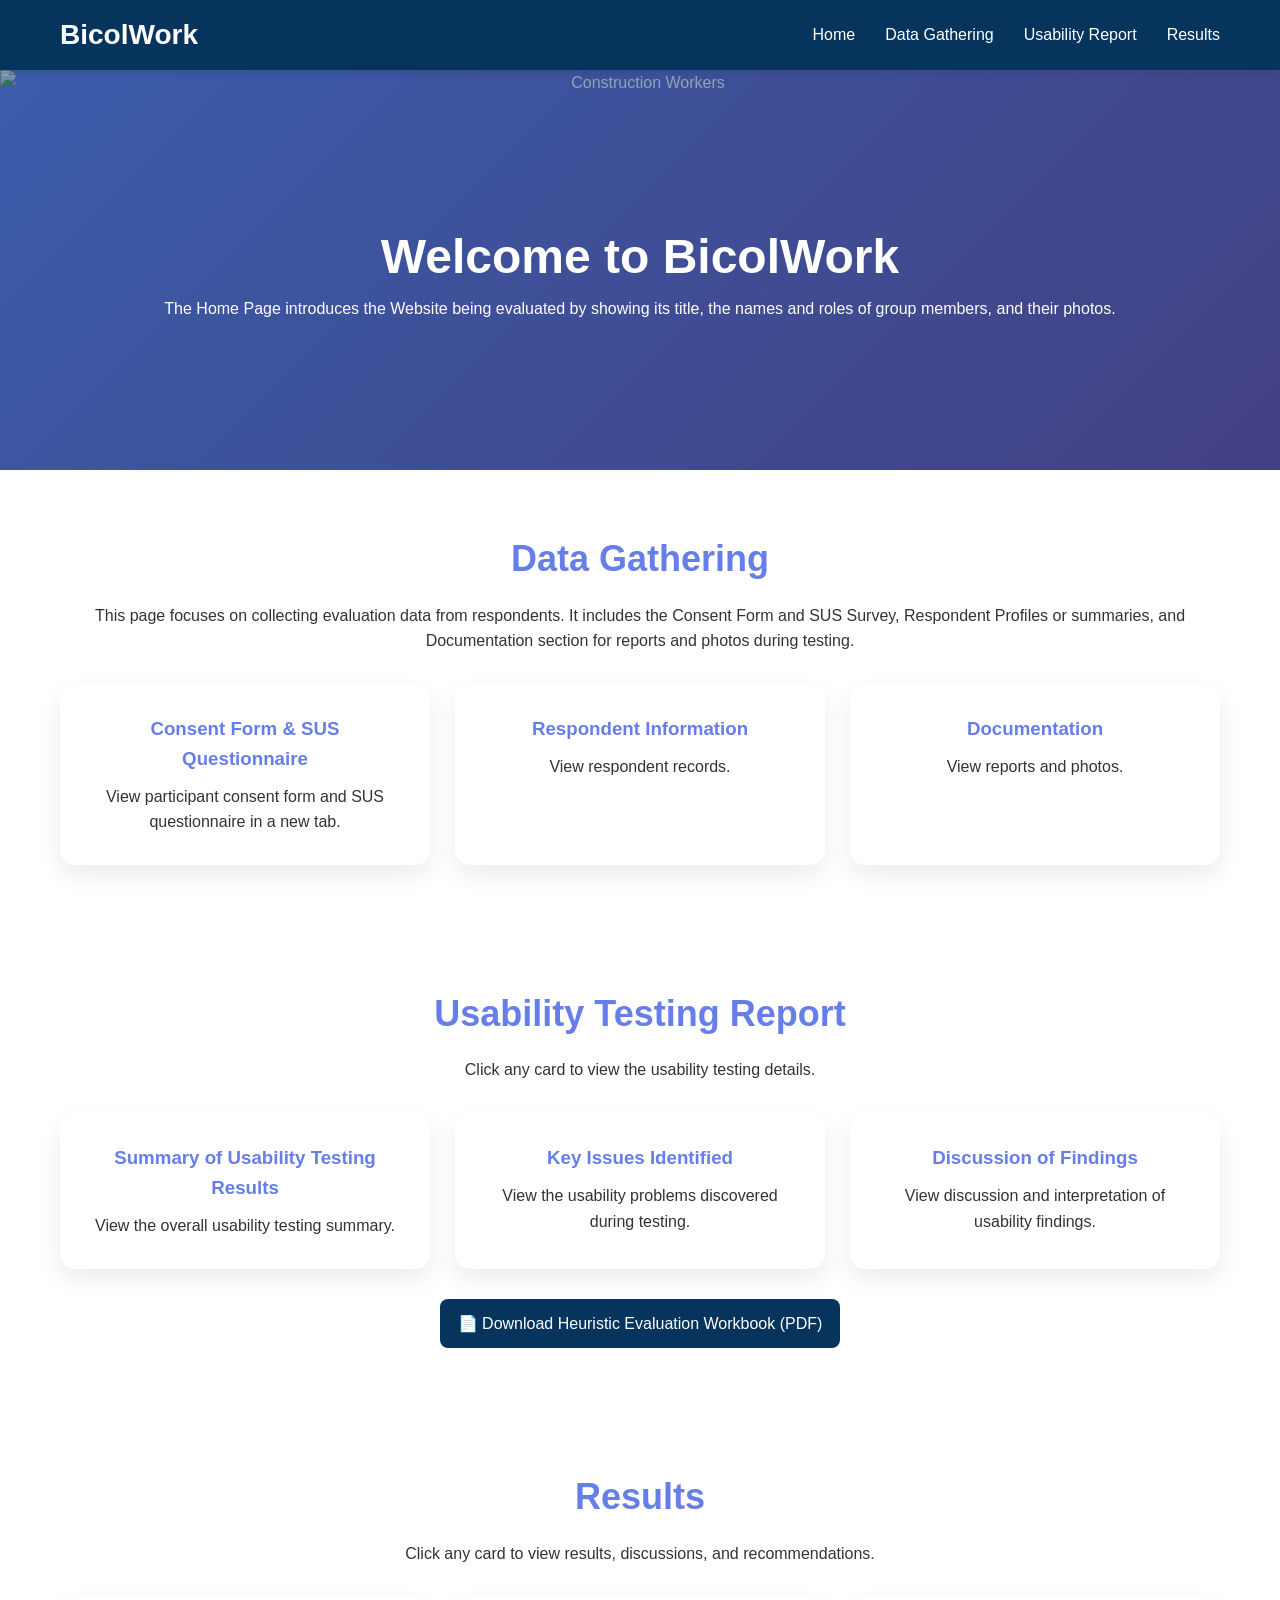
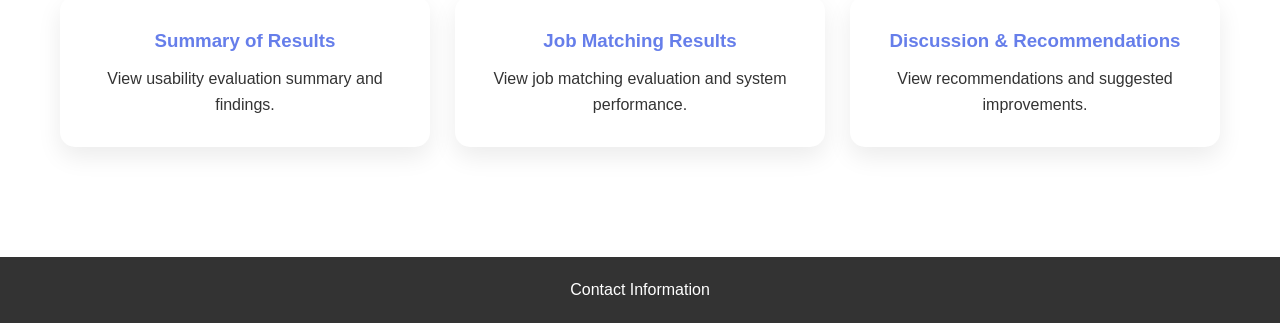
==== index.html @ c77a0119 "changed picture" ====
<!DOCTYPE html>
<html lang="en">
<head>
    <meta charset="UTF-8">
    <meta name="viewport" content="width=device-width, initial-scale=1.0">
    <title>BicolWork</title>

    <link rel="stylesheet" href="styles.css">

    <style>

        *{
            margin:0;
            padding:0;
            box-sizing:border-box;
        }

        body{
            font-family:'Segoe UI', Tahoma, Geneva, Verdana, sans-serif;
            line-height:1.6;
            color:#333;
        }

        .navbar{
            background:#06345C;
            position:sticky;
            top:0;
            z-index:999;
            box-shadow:0 2px 10px rgba(0,0,0,0.1);
        }

        .navbar-container{
            max-width:1200px;
            margin:auto;
            padding:0 20px;
            display:flex;
            justify-content:space-between;
            align-items:center;
            height:70px;
        }

        .navbar-logo a{
            color:white;
            font-size:28px;
            font-weight:bold;
            text-decoration:none;
        }

        .nav-menu{
            display:flex;
            list-style:none;
            gap:30px;
        }

        .nav-link{
            color:white;
            text-decoration:none;
            font-size:16px;
            font-weight:500;
            transition:.3s;
        }

        .nav-link:hover{
            color:#ffd700;
        }

        .hero{
            background-color:#667eea;
            color:white;
            text-align:center;
            padding:100px 20px;
            min-height:400px;
            display:flex;
            flex-direction:column;
            justify-content:center;
            align-items:center;
            position:relative;
            overflow:hidden;
        }

        .hero img{
            position:absolute;
            inset:0;
            width:100%;
            height:100%;
            object-fit:cover;
            z-index:0;
        }

        .hero::before{
            content:"";
            position:absolute;
            inset:0;
            background:rgba(6,52,92,0.45);
            z-index:1;
        }

        .hero h1,
        .hero p{
            position:relative;
            z-index:2;
        }

        .section{
            max-width:1200px;
            margin:auto;
            padding:60px 20px;
            text-align:center;
        }

        .section h2{
            color:#667eea;
            font-size:36px;
            margin-bottom:15px;
        }

        .section-subtitle{
            margin-bottom:40px;
            color:#777;
        }

        .data-container{
            display:grid;
            grid-template-columns:repeat(auto-fit,minmax(250px,1fr));
            gap:25px;
            margin-top:30px;
        }

        .data-card{
            background:white;
            padding:30px;
            border-radius:15px;
            box-shadow:0 10px 25px rgba(0,0,0,.08);
            cursor:pointer;
            transition:.3s;
        }

        .data-card:hover{
            transform:translateY(-10px);
            box-shadow:0 15px 30px rgba(102,126,234,.25);
        }

        .data-card h3{
            color:#667eea;
            margin-bottom:10px;
        }

        .modal{
            display:none;
            position:fixed;
            left:0;
            top:0;
            width:100%;
            height:100%;
            background:rgba(0,0,0,.6);
            z-index:9999;
        }

        .modal-content{
            background:white;
            width:80%;
            max-width:700px;
            margin:7% auto;
            padding:30px;
            border-radius:15px;
            position:relative;
        }

        .large-modal{
            max-width:900px;
        }

        .close{
            position:absolute;
            top:10px;
            right:20px;
            font-size:30px;
            cursor:pointer;
        }

        .box{
            background:white;
            padding:25px;
            margin-top:25px;
            border-radius:12px;
            box-shadow:0 5px 15px rgba(0,0,0,.08);
        }

        .box h3{
            color:#667eea;
            margin-bottom:15px;
        }

        .box p{
            margin-bottom:15px;
            line-height:1.7;
            color:#555;
        }

        .box ul{
            padding-left:20px;
            line-height:1.8;
            color:#444;
            text-align:left;
        }

        .box li{
            margin-bottom:10px;
        }

        .pdf-link{
            display:inline-block;
            margin-top:30px;
            padding:12px 18px;
            background:#06345C;
            color:white;
            text-decoration:none;
            border-radius:8px;
            transition:.3s;
        }

        .pdf-link:hover{
            background:#ffd700;
            color:#06345C;
        }

        footer{
            background:#333;
            color:white;
            text-align:center;
            padding:20px;
            margin-top:50px;
        }

    </style>

</head>

<body>

    <!-- NAVBAR -->
    <nav class="navbar">

        <div class="navbar-container">

            <div class="navbar-logo">
                <a href="#home">BicolWork</a>
            </div>

            <ul class="nav-menu">

                <li class="nav-item">
                    <a href="#home" class="nav-link">Home</a>
                </li>

                <li class="nav-item">
                    <a href="#about" class="nav-link">Data Gathering</a>
                </li>

                <li class="nav-item">
                    <a href="#usability" class="nav-link">Usability Report</a>
                </li>

                <li class="nav-item">
                    <a href="#results" class="nav-link">Results</a>
                </li>

            </ul>

        </div>

    </nav>

    <!-- HERO -->
    <section id="home" class="hero">

        <h1>Welcome to BicolWork</h1>

        <p>
            The Home Page introduces the Website being evaluated by showing its title,
            the names and roles of group members, and their photos.
        </p>

        <img src="https://macatirecruitment.com/wp-content/uploads/2024/01/The-Benefits-of-Hiring-Philippine-Staff-for-Local-Projects-in-Australia-and-New-Zealand-Macati-Recruitment-1500x1000.jpg"
             alt="Construction Workers">

    </section>

    <!-- DATA GATHERING -->
    <section id="about" class="section">

        <h2>Data Gathering</h2>

        <p>
            This page focuses on collecting evaluation data from respondents.
            It includes the Consent Form and SUS Survey, Respondent Profiles or summaries, and Documentation section for reports and photos during testing.
        </p>

        <div class="data-container">

            <div class="data-card"
                 onclick="window.open('https://forms.gle/TBNwzZsZMgM1XcAn9','_blank')">

                <h3>Consent Form & SUS Questionnaire</h3>

                <p>
                    View participant consent form and SUS questionnaire in a new tab.
                </p>

            </div>

            <div class="data-card" onclick="openModal('respondentModal')">

                <h3>Respondent Information</h3>

                <p>
                    View respondent records.
                </p>

            </div>

            <div class="data-card" onclick="openModal('docModal')">

                <h3>Documentation</h3>

                <p>
                    View reports and photos.
                </p>

            </div>

        </div>

    </section>

    <!-- USABILITY TESTING REPORT -->
    <section id="usability" class="section">

        <h2>Usability Testing Report</h2>

        <p>
            Click any card to view the usability testing details.
        </p>

        <div class="data-container">

            <div class="data-card" onclick="openModal('summaryUsabilityModal')">

                <h3>Summary of Usability Testing Results</h3>

                <p>
                    View the overall usability testing summary.
                </p>

            </div>

            <div class="data-card" onclick="openModal('issuesModal')">

                <h3>Key Issues Identified</h3>

                <p>
                    View the usability problems discovered during testing.
                </p>

            </div>

            <div class="data-card" onclick="openModal('discussionModal')">

                <h3>Discussion of Findings</h3>

                <p>
                    View discussion and interpretation of usability findings.
                </p>

            </div>

        </div>

        <a href="https://media.nngroup.com/media/articles/attachments/Heuristic_Evaluation_Workbook_-_Nielsen_Norman_Group.pdf"
           target="_blank"
           class="pdf-link">

            📄 Download Heuristic Evaluation Workbook (PDF)

        </a>

    </section>

    <!-- RESULTS -->
    <section id="results" class="section">

        <h2>Results</h2>

        <p>
            Click any card to view results, discussions, and recommendations.
        </p>

        <div class="data-container">

            <div class="data-card" onclick="openModal('summaryModal')">

                <h3>Summary of Results</h3>

                <p>
                    View usability evaluation summary and findings.
                </p>

            </div>

            <div class="data-card" onclick="openModal('jobModal')">

                <h3>Job Matching Results</h3>

                <p>
                    View job matching evaluation and system performance.
                </p>

            </div>

            <div class="data-card" onclick="openModal('recommendationModal')">

                <h3>Discussion & Recommendations</h3>

                <p>
                    View recommendations and suggested improvements.
                </p>

            </div>

        </div>

    </section>

    <!-- USABILITY SUMMARY MODAL -->
    <div class="modal" id="summaryUsabilityModal">

        <div class="modal-content large-modal">

            <span class="close"
                  onclick="closeModal('summaryUsabilityModal')">
                  &times;
            </span>

            <h2>Summary of Usability Testing Results</h2>

            <div class="box">

                <p>
                    Overall, participants were able to complete the core tasks,
                    but several usability issues were observed during navigation
                    and task execution.
                </p>

            </div>

        </div>

    </div>

    <!-- ISSUES MODAL -->
    <div class="modal" id="issuesModal">

        <div class="modal-content large-modal">

            <span class="close"
                  onclick="closeModal('issuesModal')">
                  &times;
            </span>

            <h2>Key Issues Identified</h2>

            <div class="box">

                <ul>
                    <li>Navigation menus were confusing and inconsistent.</li>
                    <li>Some buttons lacked clear labels.</li>
                    <li>Loading times were longer than expected.</li>
                </ul>

            </div>

        </div>

    </div>

    <!-- DISCUSSION MODAL -->
    <div class="modal" id="discussionModal">

        <div class="modal-content large-modal">

            <span class="close"
                  onclick="closeModal('discussionModal')">
                  &times;
            </span>

            <h2>Discussion of Findings</h2>

            <div class="box">

                <p>
                    The issues identified suggest that while the prototype is functional,
                    improvements are needed in clarity, speed, and consistency
                    to enhance user satisfaction.
                </p>

            </div>

        </div>

    </div>

    <!-- SUMMARY MODAL -->
    <div class="modal" id="summaryModal">

        <div class="modal-content large-modal">

            <span class="close"
                  onclick="closeModal('summaryModal')">
                  &times;
            </span>

            <h2>Summary of Results</h2>

            <div class="box">

                <p>
                    The usability evaluation of the Bicol Job Working System shows that users were able
                    to understand basic system functions, but experienced difficulties in navigation,
                    clarity of job information, and system responsiveness.
                </p>

            </div>

        </div>

    </div>

    <!-- JOB MODAL -->
    <div class="modal" id="jobModal">

        <div class="modal-content large-modal">

            <span class="close"
                  onclick="closeModal('jobModal')">
                  &times;
            </span>

            <h2>Job Matching Results</h2>

            <div class="box">

                <ul>
                    <li>The system successfully recommends jobs based on user skills.</li>
                    <li>Location-based filtering helps users find nearby opportunities.</li>
                    <li>Some mismatches occur due to incomplete user profiles.</li>
                    <li>System speed affects real-time job matching.</li>
                </ul>

            </div>

        </div>

    </div>

    <!-- RECOMMENDATION MODAL -->
    <div class="modal" id="recommendationModal">

        <div class="modal-content large-modal">

            <span class="close"
                  onclick="closeModal('recommendationModal')">
                  &times;
            </span>

            <h2>Discussion & Recommendations</h2>

            <div class="box">

                <ul>
                    <li>Improve navigation with a more user-friendly layout.</li>
                    <li>Ensure all job listings have complete and clear details.</li>
                    <li>Use consistent and descriptive button labels.</li>
                    <li>Optimize system performance for faster loading.</li>
                    <li>Enhance UI design for better readability and structure.</li>
                    <li>Conduct further usability testing after improvements.</li>
                </ul>

            </div>

        </div>

    </div>

    <!-- FOOTER -->
    <footer>

        <p>
            Contact Information
        </p>

    </footer>

    <script>

        function openModal(id){
            document.getElementById(id).style.display = "block";
        }

        function closeModal(id){
            document.getElementById(id).style.display = "none";
        }

        window.onclick = function(event){

            const modals = document.querySelectorAll('.modal');

            modals.forEach(modal => {

                if(event.target == modal){
                    modal.style.display = "none";
                }

            });

        }

    </script>

</body>
</html>
---- styles.css ----
* {
    margin: 0;
    padding: 0;
    box-sizing: border-box;
}

body {
    font-family: 'Segoe UI', Tahoma, Geneva, Verdana, sans-serif;
    line-height: 1.6;
    color: #333;
}


.navbar {
    background: linear-gradient(135deg, #06345C 100%);
    position: sticky;
    top: 0;
    z-index: 999;
    box-shadow: 0 2px 10px rgba(0, 0, 0, 0.1);
}

.navbar-container {
    max-width: 1200px;
    margin: 0 auto;
    padding: 0 20px;
    display: flex;
    justify-content: space-between;
    align-items: center;
    height: 70px;
}

.navbar-logo a {
    color: white;
    font-size: 28px;
    font-weight: bold;
    text-decoration: none;
    transition: opacity 0.3s ease;
}

.navbar-logo a:hover {
    opacity: 0.8;
}

.nav-menu {
    display: flex;
    list-style: none;
    gap: 30px;
}

.nav-link {
    color: white;
    text-decoration: none;
    font-size: 16px;
    font-weight: 500;
    transition: color 0.3s ease;
    position: relative;
}

.nav-link:hover {
    color: #ffd700;
}

.nav-link::after {
    content: '';
    position: absolute;
    bottom: -5px;
    left: 0;
    width: 0;
    height: 2px;
    background-color: #ffd700;
    transition: width 0.3s ease;
}

.nav-link:hover::after {
    width: 100%;
}

/* HERO */
.hero{
    background:linear-gradient(135deg,#667eea 0%,#764ba2 100%);
    color:white;
    text-align:center;
    padding:100px 20px;
}

.hero h1{
    font-size:48px;
}

/* SECTION */
.section{
    max-width:1200px;
    margin:auto;
    padding:60px 20px;
    text-align:center;
}

.section h2{
    color:#667eea;
    font-size:36px;
    margin-bottom:15px;
}

.section-subtitle{
    margin-bottom:40px;
    color:#777;
}

/* CARDS */
.data-container{
    display:grid;
    grid-template-columns:repeat(auto-fit,minmax(250px,1fr));
    gap:25px;
}

.data-card{
    background:white;
    padding:30px;
    border-radius:15px;
    box-shadow:0 10px 25px rgba(0,0,0,.08);
    cursor:pointer;
    transition:.3s;
}

.data-card:hover{
    transform:translateY(-10px);
    box-shadow:0 15px 30px rgba(102,126,234,.25);
}

.data-card h3{
    color:#667eea;
    margin-bottom:10px;
}

/* FOOTER */
footer{
    background:#333;
    color:white;
    text-align:center;
    padding:20px;
}

/* MODAL */
.modal{
    display:none;
    position:fixed;
    inset:0;
    background:rgba(0,0,0,.6);
    z-index:9999;

    justify-content:center;
    align-items:center;

    padding:20px;
    overflow-y:auto;
}

.modal-content{
    background:white;
    width:100%;
    max-width:700px;

    max-height:90vh;
    overflow-y:auto;

    padding:30px;
    border-radius:15px;
    position:relative;

    animation:fadeIn .3s ease;
}

.large-modal{
    max-width:900px;
}

.close{
    position:absolute;
    top:10px;
    right:20px;
    font-size:30px;
    cursor:pointer;
}

@keyframes fadeIn{
    from{
        opacity:0;
        transform:translateY(20px);
    }
    to{
        opacity:1;
        transform:translateY(0);
    }
}

table{
    width:100%;
    border-collapse:collapse;
    margin-top:20px;
}

table th,
table td{
    border:1px solid #ddd;
    padding:12px;
    text-align:left;
}

table th{
    background:#667eea;
    color:white;
}

table a{
    color:#667eea;
    text-decoration:none;
    font-weight:bold;
}

table a:hover{
    text-decoration:underline;
}



@keyframes slideDown {
    from {
        opacity: 0;
        transform: translateY(-30px);
    }
    to {
        opacity: 1;
        transform: translateY(0);
    }
}

@keyframes slideUp {
    from {
        opacity: 0;
        transform: translateY(30px);
    }
    to {
        opacity: 1;
        transform: translateY(0);
    }
}



@media screen and (max-width: 768px) {
    .hamburger {
        display: flex;
    }

    .nav-menu {
        position: absolute;
        left: -100%;
        top: 70px;
        flex-direction: column;
        background-color: #06345C;
        width: 100%;
        text-align: center;
        transition: 0.3s;
        gap: 0;
    }

    .nav-menu.active {
        left: 0;
    }

    .nav-item {
        padding: 15px 0;
    }

    .hero h1 {
        font-size: 32px;
    }

    .hero p {
        font-size: 16px;
    }

    .section h2 {
        font-size: 28px;
    }
}

@media screen and (max-width: 480px) {
    .navbar-logo a {
        font-size: 20px;
    }

    .hero h1 {
        font-size: 24px;
    }

    .section h2 {
        font-size: 22px;
    }
}

/* MOBILE */
@media(max-width:768px){

    .hamburger{
        display:flex;
    }

    .nav-menu{
        position:absolute;
        top:70px;
        left:-100%;
        flex-direction:column;
        background:#667eea;
        width:100%;
        text-align:center;
        transition:.3s;
        gap:0;
    }

    .nav-menu.active{
        left:0;
    }

    .nav-item{
        padding:15px 0;
    }

    .hero h1{
        font-size:30px;
    }

}
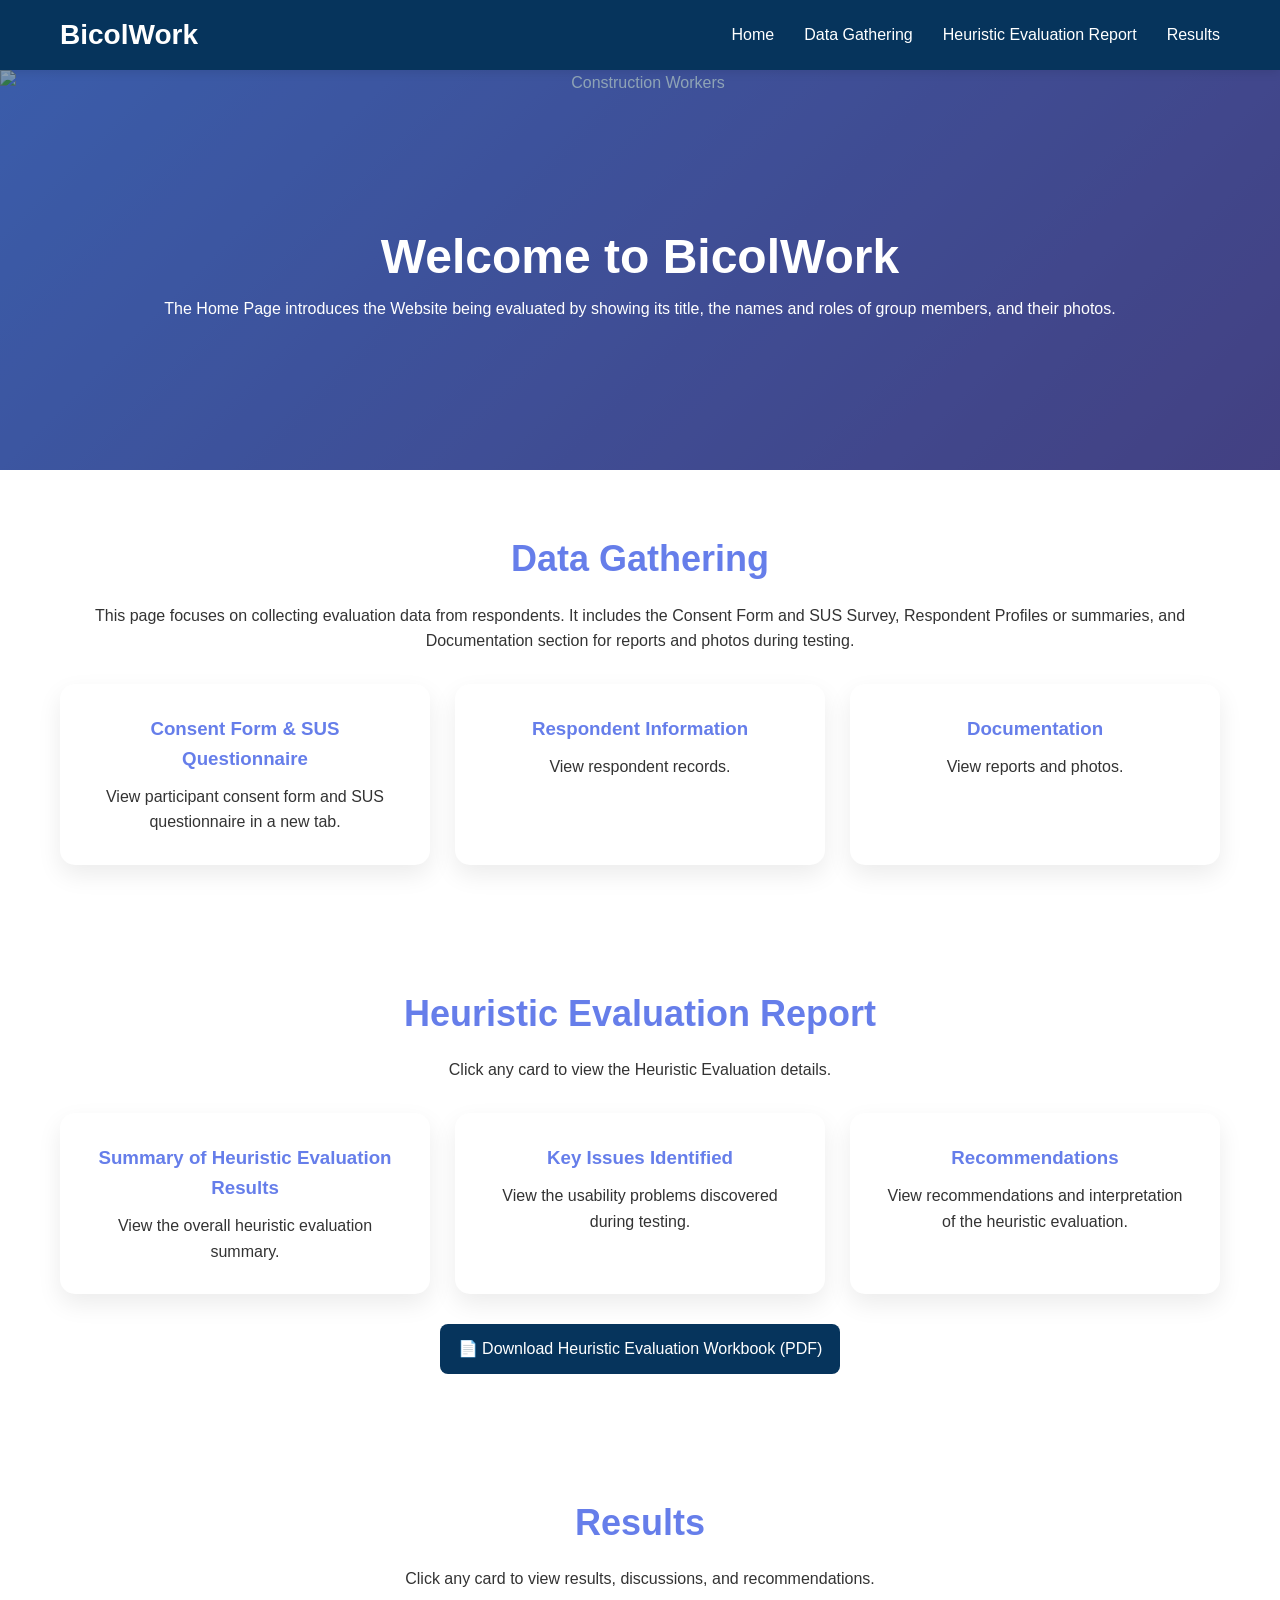
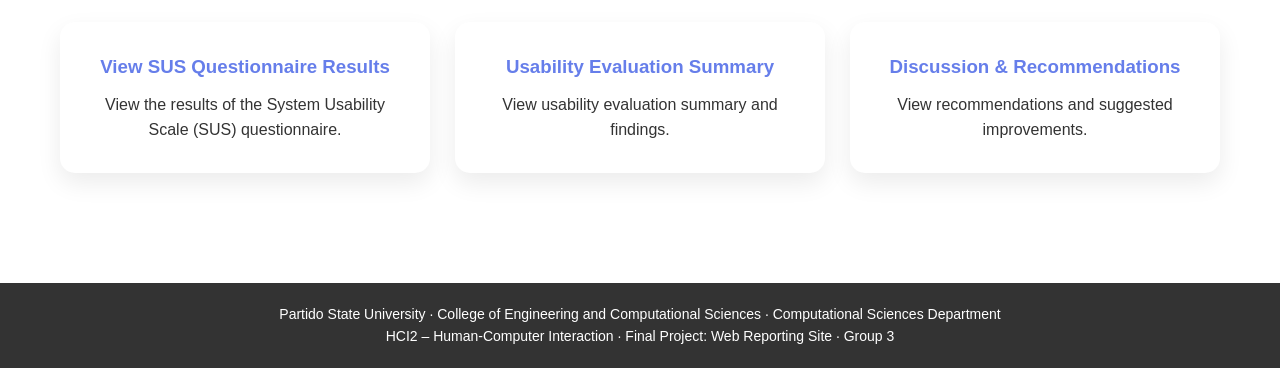
==== commit bea93bec: "FInal Draft Ready" ====
--- a/index.html
+++ b/index.html
@@ -154,16 +154,21 @@
             height:100%;
             background:rgba(0,0,0,.6);
             z-index:9999;
+            align-items:center;
+            justify-content:center;
+            padding:20px;
         }
 
         .modal-content{
             background:white;
-            width:80%;
-            max-width:700px;
-            margin:7% auto;
+            width:100%;
+            max-width:900px;
+            max-height:calc(100vh - 60px);
+            overflow-y:auto;
             padding:30px;
             border-radius:15px;
             position:relative;
+            margin:0 auto;
         }
 
         .large-modal{
@@ -184,6 +189,7 @@
             margin-top:25px;
             border-radius:12px;
             box-shadow:0 5px 15px rgba(0,0,0,.08);
+            border-top:6px solid #06345C;
         }
 
         .box h3{
@@ -258,7 +264,7 @@
                 </li>
 
                 <li class="nav-item">
-                    <a href="#usability" class="nav-link">Usability Report</a>
+                    <a href="#heuristic" class="nav-link">Heuristic Evaluation Report</a>
                 </li>
 
                 <li class="nav-item">
@@ -303,7 +309,7 @@
 
                 <h3>Consent Form & SUS Questionnaire</h3>
 
-                <p>
+                <p> 
                     View participant consent form and SUS questionnaire in a new tab.
                 </p>
 
@@ -333,23 +339,445 @@
 
     </section>
 
-    <!-- USABILITY TESTING REPORT -->
-    <section id="usability" class="section">
-
-        <h2>Usability Testing Report</h2>
+    <!-- DOCUMENTATION MODAL -->
+    <div class="modal" id="docModal">
+
+        <div class="modal-content large-modal">
+
+            <span class="close"
+                  onclick="closeModal('docModal')">
+                  &times;
+            </span>
+
+            <h2>Documentation</h2>
+
+            <div class="members-section">
+                <div class="member-card">
+                    <img src="images/romel.jpg" alt="Romel Bacares Jr.">
+                    <h3>Romel Bacares Jr.</h3>
+                    <p>Group Leader</p>
+                </div>
+
+                <div class="member-card">
+                    <img src="images/sean.jpg" alt="Sean Henjie Valisto">
+                    <h3>Sean Henjie Valisto</h3>
+                    <p>Member</p>
+                </div>
+
+                <div class="member-card">
+                    <img src="images/cristian.jpg" alt="Cristian Geopano">
+                    <h3>Cristian Geopano</h3>
+                    <p>Member</p>
+                </div>
+
+                <div class="member-card">
+                    <img src="images/chelsea.png" alt="Chelsea Rodrigueza">
+                    <h3>Chelsea Rodrigueza</h3>
+                    <p>Member</p>
+                </div>
+            </div>
+
+            <!-- DATE SECTION 1 -->
+                <div class="section-box">
+                    <h3>March 6, 2026</h3>
+                    <h4>Assign tasks to each member, corresponding members should accomplish their assigned tasks.</h4>
+                    <div class="question-item"><span>Login/Register</span></div>
+                    <div class="question-item"><span>Dashboard</span></div>
+                    <div class="question-item"><span>Main features</span></div>
+                    <div class="question-item"><span>Profile</span></div>
+                    <div class="question-item"><span>Logout</span></div>
+                    <div class="question-item"><span>Admin login</span></div>
+                    <div class="question-item"><span>Approve requests</span></div>
+                    <div class="question-item"><span>Reports</span></div>
+                    <img src="images/pic1.jpeg" alt="Testing Session 1" class="documentation-image">
+                </div>
+
+                <!-- DATE SECTION 2 -->
+                <div class="section-box">
+                    <h3>March 17, 2026</h3>
+                    <h4>Additional features as well as the interactions were added during this time frame.</h4>
+                    <div class="question-item"><span>Connect and manage the prototype flow</span></div>
+                    <div class="question-item"><span>Create components that connect to its intended frame</span></div>
+                    <div class="question-item"><span>Add feedback to actions</span></div>
+                    <div class="question-item"><span>Ensure that the prototype flow functions as designed</span></div>
+                    <img src="images/pic2.png" alt="Testing Session 2" class="documentation-image">
+                </div>
+
+                <!-- DATE SECTION 3 -->
+                <div class="section-box">
+                    <h3>March 30, 2026</h3>
+                    <h4>Finalize the prototype and preparation for the Midterm video presentation.</h4>
+                    <div class="question-item"><span>Review prototype</span></div>
+                    <div class="question-item"><span>Check for flow and logical errors</span></div>
+                    <div class="question-item"><span>Prepare for video presentation</span></div>
+                    <img src="images/pic3.png" alt="Testing Session 3" class="documentation-image">
+                </div>
+
+                <!-- DATE SECTION 4 -->
+                <div class="section-box">
+                    <h3>March 31, 2026</h3>
+                    <h4>Midterm Video Presentation</h4>
+                    <iframe
+                        src="https://drive.google.com/file/d/1AWn69nKoSoGYSFbxrxAObpc1BzP82gaW/preview"
+                        class="documentation-vid"
+                        frameborder="0"
+                        allowfullscreen>
+                    </iframe>
+                </div>
+
+                <!-- DATE SECTION 5 -->
+                <div class="section-box">
+                    <h3>April 7, 2026</h3>
+                    <h4>Creation of the Consent Form & SUS Questionnaire</h4>
+                    <div style="display: flex; justify-content: center;">
+                        <iframe
+                            src="https://drive.google.com/file/d/1HudOzuOKVnc0A1NyGasb1l04m1g4pfJS/preview"
+                            width="640"
+                            height="900"
+                            style="border: none;">
+                        </iframe>
+                    </div>
+                </div>
+
+                <!-- DATE SECTION 6 -->
+                <div class="section-box">
+                    <h3>April 19, 2026</h3>
+                    <h4>OFTW#1: INDIVIDUAL PROGRESS REPORT</h4>
+                    <div class="question-item"><span>Each member is assigned a task to accomplish during the time given</span></div>
+                    <div class="question-item"><span>A meeting is held every week via Gmeet</span></div>
+                    <div class="question-item"><span>The tasks accomplished are then pushed to the github repository</span></div>
+                    <img src="images/pic4.png" alt="Testing Session 4" class="documentation-image">
+                </div>
+
+                <!-- DATE SECTION 7 -->
+                <div class="section-box">
+                    <h3>April 26, 2026</h3>
+                    <h4>OFTW#2: INDIVIDUAL PROGRESS REPORT</h4>
+                    <div class="question-item"><span>Each member is to accomplish the assigned task during the timeframe</span></div>
+                    <div class="question-item"><span>A meeting is held every week via Gmeet</span></div>
+                    <div class="question-item"><span>The tasks accomplished are then pushed to the github repository</span></div>
+                    <div class="question-item"><span>The Consent form and SUS Questionnaire is converted into GForms</span></div>
+                    <img src="images/pic5.png" alt="Testing Session 5" class="documentation-image">
+                </div>
+
+                <!-- DATE SECTION 8 -->
+                <div class="section-box">
+                    <h3>May 3, 2026</h3>
+                    <h4>OFTW#3: INDIVIDUAL PROGRESS REPORT</h4>
+                    <div class="question-item"><span>Each member is to accomplish the assigned task during the timeframe</span></div>
+                    <div class="question-item"><span>A meeting is held every week via Gmeet</span></div>
+                    <div class="question-item"><span>The tasks accomplished are then pushed to the github repository</span></div>
+                    <div class="question-item"><span>The prototype is then demonstrated to the participants</span></div>
+                    <div class="question-item"><span>The Consent form and SUS Questionnaire is distributed to participants via Gmeet comments and Messenger</span></div>
+                    <img src="images/pic6.png" alt="Testing Session 6" class="documentation-image">
+                </div>
+
+                <!-- DATE SECTION 9 -->
+                <div class="section-box">
+                    <h3>May 10, 2026</h3>
+                    <h4>OFTW#4: INDIVIDUAL PROGRESS REPORT</h4>
+                    <div class="question-item"><span>Each member is to accomplish the assigned task during the timeframe</span></div>
+                    <div class="question-item"><span>A meeting is held every week via Gmeet</span></div>
+                    <div class="question-item"><span>The tasks accomplished are then pushed to the github repository</span></div>
+                    <div class="question-item"><span>The files are merged into a single-page website</span></div>
+                    <div class="question-item"><span>The results and documentations are then added to the website</span></div>
+                    <img src="images/pic7.png" alt="Testing Session 7" class="documentation-image">
+                </div>
+        </div>
+
+    </div>
+
+    <!-- RESPONDENT INFORMATION MODAL -->
+    <div class="modal" id="respondentModal">
+
+        <div class="modal-content large-modal">
+
+            <span class="close"
+                onclick="closeModal('respondentModal')">
+                &times;
+            </span>
+
+            <h2>Respondent Information Records</h2>
+                    <div class="visual-container" style="text-align:center; margin:20px 0;">
+                        <div class="box">
+                            <img src="images/volunter.png" alt="Volunteer Chart" style="max-width:100%; border-radius:8px;">
+                        </div>
+                        
+                        <div class="box">
+                            <img src="images/demographicProfile.png" alt="Demographic Profile" style="max-width:100%; border-radius:8px;">
+                        </div>
+
+                        <div class="box">
+                            <img src="images/gender.png" alt="Gender Chart" style="max-width:100%; border-radius:8px;">
+                        </div>
+
+                        <div class="box">
+                            <img src="images/year.png" alt="Year Level Chart" style="max-width:100%; border-radius:8px;">
+                        </div>
+
+                        <div class="box">
+                            <img src="images/usage of technology.png" alt="Technology Usage" style="max-width:100%; border-radius:8px;">
+                        </div>
+                    </div>
+
+            <div class="box" style="overflow-x:auto;">
+
+                <table>
+                    <tr>
+                        <th>Timestamp</th>
+                        <th>Consent</th>
+                        <th>Age</th>
+                        <th>Gender</th>
+                        <th>Course Year & Level</th>
+                        <th>Experience</th>
+                        <th>Frequency</th>
+                    </tr>
+
+                <tr>
+                    <td>5/2/2026 19:09:49</td>
+                    <td>Agreed</td>
+                    <td>20</td>
+                    <td>Male</td>
+                    <td>BSCE - 2A</td>
+                    <td>Yes</td>
+                    <td>Daily</td>
+                </tr>
+                
+                <tr>
+                    <td>5/2/2026 19:10:37</td>
+                    <td>Agreed</td>
+                    <td>19</td>
+                    <td>Male</td>
+                    <td>BSCE 2A</td>
+                    <td>No</td>
+                    <td>Daily</td>
+                </tr>
+
+                <tr>
+                    <td>5/2/2026 19:10:48</td>
+                    <td>Agreed</td>
+                    <td>22</td>
+                    <td>Male</td>
+                    <td>BSCE 3A</td>
+                    <td>No</td>
+                    <td>Daily</td>
+                </tr>
+                
+                <tr>
+                    <td>5/2/2026 19:11:10</td>
+                    <td>Agreed</td>
+                    <td>20</td>
+                    <td>Female</td>
+                    <td>BSCE-2A</td>
+                    <td>No</td>
+                    <td>Daily</td>
+                </tr>
+                
+                <tr>
+                    <td>5/2/2026 19:12:52</td>
+                    <td>Agreed</td>
+                    <td>20</td>
+                    <td>Male</td>
+                    <td>BSCE-2A</td>
+                    <td>Yes</td>
+                    <td>Monthly</td>
+                </tr>
+
+                <tr>
+                    <td>5/2/2026 19:14:35</td>
+                    <td>Agreed</td>
+                    <td>20</td>
+                    <td>Male</td>
+                    <td>BSCE 2A</td>
+                    <td>No</td>
+                    <td>Daily</td>
+                </tr>
+                
+                <tr>
+                    <td>5/2/2026 19:14:35</td>
+                    <td>Agreed</td>
+                    <td>20</td>
+                    <td>Male</td>
+                    <td>BSCE 2A</td>
+                    <td>No</td>
+                    <td>Daily</td>
+                </tr>
+                
+                <tr>
+                    <td>5/2/2026 19:16:47</td>
+                    <td>Agreed</td>
+                    <td>19</td>
+                    <td>Female</td>
+                    <td>BSCE 2A</td>
+                    <td>No</td>
+                    <td>Daily</td>
+                </tr>
+                
+                <tr>
+                    <td>5/2/2026 19:17:10</td>
+                    <td>Agreed</td>
+                    <td>20</td>
+                    <td>Female</td>
+                    <td>BSCE 2A</td>
+                    <td>No</td>
+                    <td>Daily</td>
+                </tr>
+
+                <tr>
+                    <td>5/2/2026 19:19:07</td>
+                    <td>Agreed</td>
+                    <td>21</td>
+                    <td>Male</td>
+                    <td>BSHM-2C</td>
+                    <td>Yes</td>
+                    <td>Daily</td>
+                </tr>
+
+                <tr>
+                    <td>5/2/2026 19:25:14</td>
+                    <td>Agreed</td>
+                    <td>20</td>
+                    <td>Male</td>
+                    <td>Bsecon 2a</td>
+                    <td>Yes</td>
+                    <td>Daily</td>
+                </tr>
+
+                <tr>
+                    <td>5/2/2026 19:29:04</td>
+                    <td>Agreed</td>
+                    <td>21</td>
+                    <td>Male</td>
+                    <td>BACOM 3A</td>
+                    <td>Yes</td>
+                    <td>Daily</td>
+                </tr>
+
+                <tr>
+                    <td>5/2/2026 19:31:42</td>
+                    <td>Agreed</td>
+                    <td>20</td>
+                    <td>Female</td>
+                    <td>BS Economics 3A</td>
+                    <td>No</td>
+                    <td>Daily</td>
+                </tr>
+
+                <tr>
+                    <td>5/2/2026 19:42:54</td>
+                    <td>Agreed</td>
+                    <td>20</td>
+                    <td>Male</td>
+                    <td>BSCE 2</td>
+                    <td>No</td>
+                    <td>Monthly</td>
+                </tr>
+
+                <tr>
+                    <td>5/2/2026 19:51:17</td>
+                    <td>Agreed</td>
+                    <td>22</td>
+                    <td>Male</td>
+                    <td>BET-MET-RAC 3A</td>
+                    <td>No</td>
+                    <td>Weekly</td>
+                </tr>
+
+                <tr>
+                    <td>5/2/2026 20:05:27</td>
+                    <td>Agreed</td>
+                    <td>22</td>
+                    <td>Male</td>
+                    <td>BSCE3A</td>
+                    <td>Yes</td>
+                    <td>Daily</td>
+                </tr>
+
+                <tr>
+                    <td>5/2/2026 20:08:33</td>
+                    <td>Agreed</td>
+                    <td>20</td>
+                    <td>Male</td>
+                    <td>BSEd-English 3A</td>
+                    <td>Yes</td>
+                    <td>Daily</td>
+                </tr>
+
+                <tr>
+                    <td>5/2/2026 20:21:30</td>
+                    <td>Agreed</td>
+                    <td>23</td>
+                    <td>Female</td>
+                    <td>BSED-FIL 3A</td>
+                    <td>No</td>
+                    <td>Daily</td>
+                </tr>
+
+                <tr>
+                    <td>5/2/2026 20:54:37</td>
+                    <td>Agreed</td>
+                    <td>21</td>
+                    <td>Female</td>
+                    <td>BSEd - Filipino 3A</td>
+                    <td>No</td>
+                    <td>Daily</td>
+                </tr>
+
+                <tr>
+                    <td>5/2/2026 21:56:38</td>
+                    <td>Agreed</td>
+                    <td>21</td>
+                    <td>Male</td>
+                    <td>BSCE-2A</td>
+                    <td>Yes</td>
+                    <td>Daily</td>
+                </tr>
+
+                <tr>
+                    <td>5/3/2026 0:09:16</td>
+                    <td>Agreed</td>
+                    <td>20</td>
+                    <td>Female</td>
+                    <td>BSENT-1B</td>
+                    <td>No</td>
+                    <td>Daily</td>
+                </tr>
+
+                <tr>
+                    <td>5/3/2026 11:37:14</td>
+                    <td>Agreed</td>
+                    <td>20</td>
+                    <td>Female</td>
+                    <td>BSOA 3A</td>
+                    <td>Yes</td>
+                    <td>Daily</td>
+                </tr>
+
+                </table>
+
+            </div>
+
+        </div>
+
+    </div>
+
+    <!-- HEURISTIC EVALUATION REPORT -->
+    <section id="heuristic" class="section">
+
+        <h2>Heuristic Evaluation Report</h2>
 
         <p>
-            Click any card to view the usability testing details.
+            Click any card to view the Heuristic Evaluation details.
         </p>
 
         <div class="data-container">
 
             <div class="data-card" onclick="openModal('summaryUsabilityModal')">
 
-                <h3>Summary of Usability Testing Results</h3>
+                <h3>Summary of Heuristic Evaluation Results</h3>
 
                 <p>
-                    View the overall usability testing summary.
+                    View the overall heuristic evaluation summary.
                 </p>
 
             </div>
@@ -364,12 +792,12 @@
 
             </div>
 
-            <div class="data-card" onclick="openModal('discussionModal')">
-
-                <h3>Discussion of Findings</h3>
+            <div class="data-card" onclick="openModal('HrecommendationsModal')">
+
+                <h3>Recommendations</h3>
 
                 <p>
-                    View discussion and interpretation of usability findings.
+                    View recommendations and interpretation of the heuristic evaluation.
                 </p>
 
             </div>
@@ -399,7 +827,17 @@
 
             <div class="data-card" onclick="openModal('summaryModal')">
 
-                <h3>Summary of Results</h3>
+                <h3>View SUS Questionnaire Results</h3>
+
+                <p>
+                    View the results of the System Usability Scale (SUS) questionnaire.
+                </p>
+
+            </div>
+
+            <div class="data-card" onclick="openModal('UESModal')">
+
+                <h3>Usability Evaluation Summary</h3>
 
                 <p>
                     View usability evaluation summary and findings.
@@ -407,16 +845,6 @@
 
             </div>
 
-            <div class="data-card" onclick="openModal('jobModal')">
-
-                <h3>Job Matching Results</h3>
-
-                <p>
-                    View job matching evaluation and system performance.
-                </p>
-
-            </div>
-
             <div class="data-card" onclick="openModal('recommendationModal')">
 
                 <h3>Discussion & Recommendations</h3>
@@ -433,28 +861,107 @@
 
     <!-- USABILITY SUMMARY MODAL -->
     <div class="modal" id="summaryUsabilityModal">
-
         <div class="modal-content large-modal">
-
-            <span class="close"
-                  onclick="closeModal('summaryUsabilityModal')">
-                  &times;
-            </span>
-
-            <h2>Summary of Usability Testing Results</h2>
-
-            <div class="box">
-
-                <p>
-                    Overall, participants were able to complete the core tasks,
-                    but several usability issues were observed during navigation
-                    and task execution.
-                </p>
-
+            <span class="close" onclick="closeModal('summaryUsabilityModal')">&times;</span>
+            
+            <h2>Summary of Heuristic Evaluation Results</h2>
+
+            <div class="h-item">
+                <span class="h-number">01</span>
+                <div class="h-body">
+                    <strong class="h-title">Visibility of System Status</strong>
+                    <p class="h-desc">The design should always keep users informed about what is going on, through appropriate feedback within a reasonable amount of time.</p>
+                </div>
+                <strong class="h-score">4.75</strong>
+            </div>
+
+            <div class="h-item">
+                <span class="h-number">02</span>
+                <div class="h-body">
+                    <strong class="h-title">Match Between System and the Real World</strong>
+                    <p class="h-desc">The design should speak the users' language. Use words, phrases, and concepts familiar to the user, rather than internal jargon. Follow real-world conventions, making information appear in a natural and logical order.</p>
+                </div>
+                <strong class="h-score">4.75</strong>
+            </div>
+
+            <div class="h-item">
+                <span class="h-number">03</span>
+                <div class="h-body">
+                    <strong class="h-title">User Control and Freedom</strong>
+                    <p class="h-desc">Users often perform actions by mistake. They need a clearly marked "emergency exit" to leave the unwanted action without having to go through an extended process.</p>
+                </div>
+                <strong class="h-score">3.75</strong>
+            </div>
+
+            <div class="h-item">
+                <span class="h-number">04</span>
+                <div class="h-body">
+                    <strong class="h-title">Consistency and Standards</strong>
+                    <p class="h-desc">Users should not have to wonder whether different words, situations, or actions mean the same thing. Follow platform and industry conventions.</p>
+                </div>
+                <strong class="h-score">4.75</strong>
+            </div>
+
+            <div class="h-item">
+                <span class="h-number">05</span>
+                <div class="h-body">
+                    <strong class="h-title">Error Prevention</strong>
+                    <p class="h-desc">Good error messages are important, but the best designs carefully prevent problems from occurring in the first place. Either eliminate error-prone conditions, or check for them and present users with a confirmation option before they commit to the action.</p>
+                </div>
+                <strong class="h-score">4.00</strong>
+            </div>
+
+            <div class="h-item">
+                <span class="h-number">06</span>
+                <div class="h-body">
+                    <strong class="h-title">Recognition Rather Than Recall</strong>
+                    <p class="h-desc">Minimize the user's memory load by making elements, actions, and options visible. The user should not have to remember information from one part of the interface to another. Information required to use the design (e.g. field labels or menu items) should be visible or easily retrievable when needed</p>
+                </div>
+                <strong class="h-score">4.75</strong>
+            </div>
+
+            <div class="h-item">
+                <span class="h-number">07</span>
+                <div class="h-body">
+                    <strong class="h-title">Flexibility and Efficiency of Use</strong>
+                    <p class="h-desc">Shortcuts — hidden from novice users — may speed up the interaction for the expert user such that the design can cater to both inexperienced and experienced users. Allow users to tailor frequent actions.</p>
+                </div>
+                <strong class="h-score">4.00</strong>
+            </div>
+
+            <div class="h-item">
+                <span class="h-number">08</span>
+                <div class="h-body">
+                    <strong class="h-title">Aesthetic and Minimalist Design</strong>
+                    <p class="h-desc">Interfaces should not contain information that is irrelevant or rarely needed. Every extra unit of information in an interface competes with the relevant units of information and diminishes their relative visibility.</p>
+                </div>
+                <strong class="h-score">4.50</strong>
+            </div>
+
+            <div class="h-item">
+                <span class="h-number">09</span>
+                <div class="h-body">
+                    <strong class="h-title">Help Users Recognize, Diagnose, and Recover from Errors</strong>
+                    <p class="h-desc">Error messages should be expressed in plain language (no error codes), precisely indicate the problem, and constructively suggest a solution. </p>
+                </div>
+                <strong class="h-score">4.75</strong>
+            </div>
+
+            <div class="h-item">
+                <span class="h-number">10</span>
+                <div class="h-body">
+                    <strong class="h-title">Help and Documentation</strong>
+                    <p class="h-desc">It's best if the system doesn't need any additional explanation. However, it may be necessary to provide documentation to help users understand how to complete their tasks.</p>
+                </div>
+                <strong class="h-score">4.25</strong>
+            </div>
+
+            <div class="h-item" style="border-top: 2px solid #16a34a; border-bottom: none; justify-content: flex-end; gap: 10px;">
+                <strong style="color: #555; font-size: 15px;">Overall Average:</strong>
+                <strong class="h-score">4.43 / 5</strong>
             </div>
 
         </div>
-
     </div>
 
     <!-- ISSUES MODAL -->
@@ -469,98 +976,506 @@
 
             <h2>Key Issues Identified</h2>
 
-            <div class="box">
-
-                <ul>
-                    <li>Navigation menus were confusing and inconsistent.</li>
-                    <li>Some buttons lacked clear labels.</li>
-                    <li>Loading times were longer than expected.</li>
-                </ul>
-
+            <div class="section-box">
+                <h3>
+                    3. User Control and Freedom
+                </h3>
+
+                <div class="question-item">
+                    <span>
+                        No back button on key pages such as Sign In and Join Now.
+                    </span>
+                </div>
+
+                <div class="question-item">
+                    <span>
+                        Undo and redo is not implemented in the system.
+                    </span>
+                </div>
+            </div>
+
+            <div class="section-box">
+                <h3>
+                    5. Error Prevention
+                </h3>
+
+                <div class="question-item">
+                    <span>
+                        Error prevention only exists on logout — no popups or confirmations for other critical actions.
+                    </span>
+                </div>
+
+                <div class="question-item">
+                    <span>
+                        There is no popup or error prevention that the user must complete before proceeding.
+                    </span>
+                </div>
+            </div>
+
+            <div class="section-box">
+                <h3>
+                    7. Flexibility and Efficiency of Use
+                </h3>
+
+                <div class="question-item">
+                    <span>
+                        There are no shortcut functions included in the system for frequent use.
+                    </span>
+                </div>
+            </div>
+
+            <div class="section-box">
+                <h3>
+                    8. Aesthetic and Minimalist Design
+                </h3>
+
+                <div class="question-item">
+                    <span>
+                        Not all elements are removed — some are just for design and not clickable.
+                    </span>
+                </div>
+
+                <div class="question-item">
+                    <span>
+                        There are some missing elements in the interface.
+                    </span>
+                </div>
+            </div>
+
+            <div class="section-box">
+                <h3>
+                    10. Help and Documentation
+                </h3>
+
+                <div class="question-item">
+                    <span>
+                        The website does not have any documentation to help users who have difficulty understanding the site.
+                    </span>
+                </div>
             </div>
 
         </div>
 
     </div>
 
-    <!-- DISCUSSION MODAL -->
-    <div class="modal" id="discussionModal">
+    <!-- HEURISTIC RECOMMENDATIONS MODAL -->
+    <div class="modal" id="HrecommendationsModal">
 
         <div class="modal-content large-modal">
 
             <span class="close"
-                  onclick="closeModal('discussionModal')">
+                  onclick="closeModal('HrecommendationsModal')">
                   &times;
             </span>
 
-            <h2>Discussion of Findings</h2>
-
-            <div class="box">
+            <h2>Recommendations</h2>
+
+            <div class="section-box">
+                <h3>
+                    3. User Control and Freedom
+                </h3>
+
+                <div class="question-item">
+                    <span>
+                        Add a back button on key pages so users can easily undo their moves without frustration.
+                    </span>
+                </div>
+
+                <div class="question-item">
+                    <span>
+                        Create a back and clear button for canceling actions and implement undo/redo functionality in input fields.
+                    </span>
+                </div>
+            </div>
+
+            <div class="section-box">
+                <h3>
+                    5. Error Prevention
+                </h3>
+
+                <div class="question-item">
+                    <span>
+                        Add error messages for critical actions (e.g. a confirmation dialog before deleting).
+                    </span>
+                </div>
+
+                <div class="question-item">
+                    <span>
+                        Apply warnings before irreversible actions are executed.
+                    </span>
+                </div>
+
+                <div class="question-item">
+                    <span>
+                        Implement auto-save or warnings before leaving a page.
+                    </span>
+                </div>
+            </div>
+
+            <div class="section-box">
+                <h3>
+                    7. Flexibility and Efficiency of Use
+                </h3>
+                <div class="question-item">
+                    <span>
+                        Add quick access buttons or shortcuts for frequent actions.
+                    </span>
+                </div>
+            </div>
+
+            <div class="section-box">
+                <h3>
+                    8. Aesthetic and Minimalist Design
+                </h3>
+
+                <div class="question-item">
+                    <span>
+                        Use pale/muted colors on non-clickable elements to indicate they are not interactive.
+                    </span>
+                </div>
+
+                <div class="question-item">
+                    <span>
+                        Implement missing elements especially in forms and input fields.
+                    </span>
+                </div>
+            </div>
+
+            <div class="section-box">
+                <h3>
+                    10. Help and Documentation
+                </h3>
+
+                <div class="question-item">
+                    <span>
+                        Add a help documentation section as well as a Frequently Asked Questions page.
+                    </span>
+                </div>
+            </div>
+
+        </div>
+
+    </div>
+
+    <!-- SUMMARY MODAL -->
+        <div class="modal" id="summaryModal">
+
+            <div class="modal-content large-modal">
+
+                <span class="close"
+                    onclick="closeModal('summaryModal')">
+                    &times;
+                </span>
+
+                <h2>Summary of Results</h2>
+
+                    <p>
+                        The usability evaluation of the Bicol Job Working System shows that users were able
+                        to understand basic system functions, but experienced difficulties in navigation,
+                        clarity of job information, and system responsiveness.
+                    </p>
+
+                    <div class="visual-container" style="text-align:center; margin:20px 0;">
+                        
+                        <div class="box">
+                            <img src="images/likerscale.png" alt="Likert Scale" style="max-width:100%; border-radius:8px;">
+                        </div>
+
+                        <div class="box">
+                            <img src="images/2Liker.png" alt="Likert Chart 2" style="max-width:100%; border-radius:8px;">
+                        </div>
+
+                        <div class="box">
+                            <img src="images/3.png" alt="Chart 3" style="max-width:100%; border-radius:8px;">
+                        </div>
+
+                        <div class="box">
+                            <img src="images/4.png" alt="Chart 4" style="max-width:100%; border-radius:8px;">
+                        </div>
+
+                        <div class="box">
+                            <img src="images/5.png" alt="Chart 5" style="max-width:100%; border-radius:8px;">
+                        </div>
+
+                        <div class="box">
+                            <img src="images/6.png" alt="Chart 6" style="max-width:100%; border-radius:8px;">
+                        </div>
+
+                        <div class="box">
+                            <img src="images/7.png" alt="Chart 7" style="max-width:100%; border-radius:8px;">
+                        </div>
+
+                        <div class="box">
+                            <img src="images/8.png" alt="Chart 8" style="max-width:100%; border-radius:8px;">
+                        </div>
+
+                        <div class="box">
+                            <img src="images/9.png" alt="Chart 9" style="max-width:100%; border-radius:8px;">
+                        </div>
+
+                        <div class="box">
+                            <img src="images/10.png" alt="Chart 10" style="max-width:100%; border-radius:8px;">
+                        </div>
+
+                        <div class="box">
+                            <img src="images/opinion.png" alt="Opinion Chart" style="max-width:100%; border-radius:8px;">
+                        </div>
+
+                        <div class="box">
+                            <img src="images/sugesstion.png" alt="Suggestion Chart" style="max-width:100%; border-radius:8px;">
+                        </div>
+
+                        <div style="background:#eee; border-radius:5px; height:30px; width:100%; margin-top:10px;">
+                            <div style="background:#06345C; height:100%; width:85%; border-radius:5px; color:white; padding-left:10px; line-height:30px;">
+                                85% Task Success Rate
+                            </div>
+                        </div>
+                    </div>
+                </div>
+            </div>
+        </div>
+
+    <!-- JOB MODAL -->
+    <div id="UESModal" class="modal">
+
+    <div class="modal-content large-modal">
+
+        <span class="close" onclick="closeModal('UESModal')">&times;</span>
+
+        <h2>Usability Evaluation Summary</h2>
+
+        <!-- TOP SUMMARY BOXES -->
+        <div class="summary-grid">
+
+            <div class="summary-box">
+                <h3>71.19</h3>
+                <p>Average SUS Score</p>
+            </div>
+
+            <div class="summary-box">
+                <h3>21</h3>
+                <p>Total Respondents</p>
+            </div>
+
+            <div class="summary-box">
+                <h3>100</h3>
+                <p>Highest SUS Score</p>
+            </div>
+
+            <div class="summary-box">
+                <h3 style="color: #dc2626;">45</h3>
+                <p>Lowest SUS Score</p>
+            </div>
+
+        </div>
+
+        <!-- MAIN CONTENT -->
+        <div class="evaluation-container">
+
+            <!-- LEFT BOX -->
+            <div class="evaluation-box">
+
+                <h3>SUS Score Overview</h3>
+
+                <div class="score-circle">
+                    <span>71.19</span>
+                    <small>Good Usability</small>
+                </div>
+
+                <div class="score-bar">
+                    <div class="progress"></div>
+                </div>
+
+                <div class="score-labels">
+                    <span>Poor</span>
+                    <span>Marginal</span>
+                    <span>Good</span>
+                    <span>Excellent</span>
+                </div>
+
+            </div>
+
+            <!-- RIGHT BOX -->
+            <div class="evaluation-box">
+
+                <h3>Interpretation</h3>
 
                 <p>
-                    The issues identified suggest that while the prototype is functional,
-                    improvements are needed in clarity, speed, and consistency
-                    to enhance user satisfaction.
+                    With an average SUS score of 71.19, the system falls in the
+                    <strong>"Good"</strong> usability range.
+                    This indicates that users found the system acceptable,
+                    easy to navigate, and generally user-friendly.
                 </p>
 
+                <div class="interpretation-grid">
+
+                    <div class="interpret-box">
+                        <strong>F — Poor</strong>
+                        <p>Below 51</p>
+                    </div>
+
+                    <div class="interpret-box">
+                        <strong>D — Marginal</strong>
+                        <p>51 — 68</p>
+                    </div>
+
+                    <div class="interpret-box active-box">
+                        <strong>C — Good</strong>
+                        <p>68 — 80</p>
+                    </div>
+
+                    <div class="interpret-box">
+                        <strong>A — Excellent</strong>
+                        <p>Above 80</p>
+                    </div>
+
+                </div>
+
             </div>
 
         </div>
 
+        <!-- RESPONDENT SCORES -->
+        <div class="section-box">
+
+            <h3>SUS Score Distribution</h3>
+
+            <div class="chart-placeholder">
+
+                <div class="bar-group">
+                    <div class="bar green" style="height: 79.75%;">
+                        <span class="score">3.19</span>
+                    </div>
+                    <p>Q1</p>
+                </div>
+
+                <div class="bar-group">
+                    <div class="bar orange" style="height: 60.75%;">
+                        <span class="score">2.43</span>
+                    </div>
+                    <p>Q2</p>
+                </div>
+
+                <div class="bar-group">
+                    <div class="bar green" style="height: 83.25%;">
+                        <span class="score">3.33</span>
+                    </div>
+                    <p>Q3</p>
+                </div>
+
+                <div class="bar-group">
+                    <div class="bar orange" style="height: 65.50%;">
+                        <span class="score">2.62</span>
+                    </div>
+                    <p>Q4</p>
+                </div>
+
+                <div class="bar-group">
+                    <div class="bar green" style="height: 89.25%;">
+                        <span class="score">3.57</span>
+                    </div>
+                    <p>Q5</p>
+                </div>
+
+                <div class="bar-group">
+                    <div class="bar green" style="height: 72.50%;">
+                        <span class="score">2.90</span>
+                    </div>
+                    <p>Q6</p>
+                </div>
+
+                <div class="bar-group">
+                    <div class="bar green" style="height: 96.50%;">
+                        <span class="score">3.86</span>
+                    </div>
+                    <p>Q7</p>
+                </div>
+
+                <div class="bar-group">
+                    <div class="bar green" style="height: 79.75%;">
+                        <span class="score">3.19</span>
+                    </div>
+                    <p>Q8</p>
+                </div>
+
+                <div class="bar-group">
+                    <div class="bar green" style="height: 88%;">
+                        <span class="score">3.52</span>
+                    </div>
+                    <p>Q9</p>
+                </div>
+
+                <div class="bar-group">
+                    <div class="bar orange" style="height: 62%;">
+                        <span class="score">2.48</span>
+                    </div>
+                    <p>Q10</p>
+                </div>
+
+            </div>
+
+        </div>
+
+        <!-- QUESTION ANALYSIS -->
+        <div class="section-box">
+
+            <h3>SUS Question Analysis</h3>
+
+            <div class="question-item">
+                <span>I think that I would like to use this system frequently.</span>
+                <strong>3.19</strong>
+            </div>
+
+            <div class="question-item">
+                <span>I found the system unnecessarily complex.</span>
+                <strong>2.43</strong>
+            </div>
+
+            <div class="question-item">
+                <span>I thought the system was easy to use.</span>
+                <strong>3.33</strong>
+            </div>
+
+            <div class="question-item">
+                <span>I think that I would need the support of a technical person to use this system.</span>
+                <strong>2.62</strong>
+            </div>
+
+            <div class="question-item">
+                <span>I found the various functions in this system were well integrated.</span>
+                <strong>3.57</strong>
+            </div>
+
+            <div class="question-item">
+                <span>I thought there was too much inconsistency in this system.</span>
+                <strong>2.90</strong>
+            </div>
+
+            <div class="question-item">
+                <span>I would imagine that most people would learn to use this system very quickly.</span>
+                <strong>3.86</strong>
+            </div>
+
+            <div class="question-item">
+                <span>I found the system very cumbersome to use.</span>
+                <strong>3.19</strong>
+            </div>
+
+            <div class="question-item">
+                <span>I felt very confident using the system.</span>
+                <strong>3.52</strong>
+            </div>
+
+            <div class="question-item">
+                <span>I needed to learn a lot of things before I could get going with this system.</span>
+                <strong>2.48</strong>
+            </div>
+
+        </div>
+
     </div>
 
-    <!-- SUMMARY MODAL -->
-    <div class="modal" id="summaryModal">
-
-        <div class="modal-content large-modal">
-
-            <span class="close"
-                  onclick="closeModal('summaryModal')">
-                  &times;
-            </span>
-
-            <h2>Summary of Results</h2>
-
-            <div class="box">
-
-                <p>
-                    The usability evaluation of the Bicol Job Working System shows that users were able
-                    to understand basic system functions, but experienced difficulties in navigation,
-                    clarity of job information, and system responsiveness.
-                </p>
-
-            </div>
-
-        </div>
-
-    </div>
-
-    <!-- JOB MODAL -->
-    <div class="modal" id="jobModal">
-
-        <div class="modal-content large-modal">
-
-            <span class="close"
-                  onclick="closeModal('jobModal')">
-                  &times;
-            </span>
-
-            <h2>Job Matching Results</h2>
-
-            <div class="box">
-
-                <ul>
-                    <li>The system successfully recommends jobs based on user skills.</li>
-                    <li>Location-based filtering helps users find nearby opportunities.</li>
-                    <li>Some mismatches occur due to incomplete user profiles.</li>
-                    <li>System speed affects real-time job matching.</li>
-                </ul>
-
-            </div>
-
-        </div>
-
-    </div>
+</div>
 
     <!-- RECOMMENDATION MODAL -->
     <div class="modal" id="recommendationModal">
@@ -574,17 +1489,31 @@
 
             <h2>Discussion & Recommendations</h2>
 
-            <div class="box">
-
-                <ul>
-                    <li>Improve navigation with a more user-friendly layout.</li>
-                    <li>Ensure all job listings have complete and clear details.</li>
-                    <li>Use consistent and descriptive button labels.</li>
-                    <li>Optimize system performance for faster loading.</li>
-                    <li>Enhance UI design for better readability and structure.</li>
-                    <li>Conduct further usability testing after improvements.</li>
-                </ul>
-
+            <div class="section-box">
+                <h3>What did you like about the system?</h3>
+                <div class="question-item"><span>Its purpose for easy employment.</span></div>
+                <div class="question-item"><span>It is easy to use.</span></div>
+                <div class="question-item"><span>Very direct to its main function.</span></div>
+                <div class="question-item"><span>The system is very user friendly.</span></div>
+                <div class="question-item"><span>The purpose behind it was very well thought and very timely with the recent happenings. It's also convenient to use.</span></div>
+                <div class="question-item"><span>Nothing — all goods and convenient to use.</span></div>
+                <div class="question-item"><span>This is helpful for some who need this.</span></div>
+                <div class="question-item"><span>The fact that its features are integrated.</span></div>
+                <div class="question-item"><span>The system or prototype is very simple and easy to understand.</span></div>
+                <div class="question-item"><span>Friendly UI.</span></div>
+                <div class="question-item"><span>It is easy to use, connects local workers and employers directly, and focuses on relevant regional jobs.</span></div>
+                <div class="question-item"><span>The system is very innovative.</span></div>
+            </div>
+
+            <div class="section-box">
+                <h3>What improvements can you suggest?</h3>
+                <div class="question-item"><span>Add location-based job finding.</span></div>
+                <div class="question-item"><span>Locations are not displayed — suggest adding location filters so users can find jobs near them.</span></div>
+                <div class="question-item"><span>Times and days are not displayed — suggest adding schedule information for more convenient job searching.</span></div>
+                <div class="question-item"><span>Need more features that are more specific.</span></div>
+                <div class="question-item"><span>Add more search filters, local language options, mobile optimization, and notification features.</span></div>
+                <div class="question-item"><span>Further research for the improvement of the system.</span></div>
+                <div class="question-item"><span>None / No suggestions — the system is good as is.</span></div>
             </div>
 
         </div>
@@ -595,18 +1524,25 @@
     <footer>
 
         <p>
-            Contact Information
+            Partido State University · College of Engineering and Computational Sciences · Computational Sciences Department
         </p>
+        <p>
+            HCI2 – Human-Computer Interaction · Final Project: Web Reporting Site · Group 3
+        </p>
 
     </footer>
 
     <script>
 
         function openModal(id){
-            document.getElementById(id).style.display = "block";
+            document.documentElement.style.overflow = 'hidden';
+            document.body.style.overflow = 'hidden';
+            document.getElementById(id).style.display = "flex";
         }
 
         function closeModal(id){
+            document.documentElement.style.overflow = '';
+            document.body.style.overflow = '';
             document.getElementById(id).style.display = "none";
         }
 
@@ -618,6 +1554,8 @@
 
                 if(event.target == modal){
                     modal.style.display = "none";
+                    document.documentElement.style.overflow = '';
+                    document.body.style.overflow = '';
                 }
 
             });
--- a/styles.css
+++ b/styles.css
@@ -133,12 +133,52 @@
     margin-bottom:10px;
 }
 
+.members-section {
+    display: flex;
+    justify-content: center;
+    gap: 30px;
+    flex-wrap: wrap;
+    text-align: center;
+}
+
+.member-card img {
+    width: 150px;
+    height: 150px;
+    object-fit: cover;
+    border-radius: 10px;
+}
+
+.member-card h3 {
+    margin-top: 10px;
+    font-size: 18px;
+}
+
+.member-card p {
+    margin-top: 5px;
+    color: gray;
+}
+
+.documentation-vid{
+    width: 100%;
+    height: 400px;
+    border-radius: 10px;
+}
+
+.documentation-image{
+    width:100%;
+    max-width:700px;
+    display:block;
+    margin:20px auto;
+    border-radius:10px;
+}
+
 /* FOOTER */
 footer{
     background:#333;
     color:white;
     text-align:center;
     padding:20px;
+    font-size:14px;
 }
 
 /* MODAL */
@@ -171,6 +211,10 @@
     animation:fadeIn .3s ease;
 }
 
+.modal.active{
+    display:flex;
+}
+
 .large-modal{
     max-width:900px;
 }
@@ -246,89 +290,365 @@
     }
 }
 
-
-
-@media screen and (max-width: 768px) {
-    .hamburger {
-        display: flex;
-    }
-
-    .nav-menu {
-        position: absolute;
-        left: -100%;
-        top: 70px;
-        flex-direction: column;
-        background-color: #06345C;
-        width: 100%;
-        text-align: center;
-        transition: 0.3s;
-        gap: 0;
-    }
-
-    .nav-menu.active {
-        left: 0;
-    }
-
-    .nav-item {
-        padding: 15px 0;
-    }
-
-    .hero h1 {
-        font-size: 32px;
-    }
-
-    .hero p {
-        font-size: 16px;
-    }
-
-    .section h2 {
-        font-size: 28px;
-    }
-}
-
-@media screen and (max-width: 480px) {
-    .navbar-logo a {
-        font-size: 20px;
-    }
-
-    .hero h1 {
-        font-size: 24px;
-    }
-
-    .section h2 {
-        font-size: 22px;
-    }
+.summary-grid{
+    display:grid;
+    grid-template-columns:repeat(auto-fit,minmax(180px,1fr));
+    gap:20px;
+    margin:25px 0;
+}
+
+.summary-box{
+    border:1px solid #e5e7eb;
+    border-radius:14px;
+    padding:25px;
+    border-top: 6px solid #06345C;
+    text-align:center;
+    background:#fafafa;
+    transition:.3s ease;
+}
+
+.summary-box:hover{
+    transform:translateY(-3px);
+    box-shadow:0 8px 20px rgba(0,0,0,.08);
+}
+
+.summary-box h3{
+    font-size:36px;
+    color:#16a34a;
+    margin-bottom:8px;
+}
+
+.summary-box p{
+    color:#666;
+    font-size:14px;
+}
+
+.evaluation-container{
+    display:grid;
+    grid-template-columns:1fr 1fr;
+    gap:25px;
+    margin:30px 0;
+}
+
+.evaluation-box{
+    border:1px solid #e5e7eb;
+    border-radius:14px;
+    border-top: 6px solid #06345C;
+    padding:25px;
+    background:white;
+}
+
+.evaluation-box h3{
+    margin-bottom:18px;
+    color:#111827;
+}
+
+.score-circle{
+    width:180px;
+    height:180px;
+    margin:auto;
+    border-radius:50%;
+    background:conic-gradient(
+        #16a34a 0% 72%,
+        #e5e7eb 72% 100%
+    );
+
+    display:flex;
+    align-items:center;
+    justify-content:center;
+    flex-direction:column;
+
+    color:#111827;
+    font-weight:bold;
+}
+
+.score-circle span{
+    font-size:38px;
+}
+
+.score-circle small{
+    font-size:14px;
+    color:#444;
+}
+
+/* SCORE BAR */
+.score-bar{
+    width:100%;
+    height:10px;
+    background:#e5e7eb;
+    border-radius:20px;
+    overflow:hidden;
+    margin-top:25px;
+}
+
+.progress{
+    width:72%;
+    height:100%;
+    background:linear-gradient(to right,#f97316,#16a34a);
+}
+
+.score-labels{
+    display:flex;
+    justify-content:space-between;
+    margin-top:10px;
+    font-size:13px;
+    color:#666;
+}
+
+/* INTERPRETATION */
+.interpretation-grid{
+    display:grid;
+    grid-template-columns:1fr 1fr;
+    gap:15px;
+    margin-top:20px;
+}
+
+.interpret-box{
+    border:1px solid #e5e7eb;
+    border-radius:10px;
+    padding:15px;
+    background:#fafafa;
+}
+
+.interpret-box strong{
+    display:block;
+    margin-bottom:5px;
+}
+
+.active-box{
+    border:2px solid #16a34a;
+    background:#ecfdf5;
+}
+
+/* SECTION BOX */
+.section-box{
+    border:1px solid #e5e7eb;
+    border-top: 6px solid #06345C;
+    border-radius:14px;
+    padding:25px;
+    margin-top:25px;
+    background:white;
+}
+
+.section-box h3{
+    margin-bottom:20px;
+}
+
+.section-box ul {
+    padding-left: 20px;
+    line-height: 1.8;
+    color: #444;
+}
+
+.section-box li {
+    margin-bottom: 8px;
+}
+
+/* BAR CHART */
+.chart-placeholder{
+    display:flex;
+    align-items:flex-end;
+    gap:15px;
+    height:300px;
+    padding-top:20px;
+}
+
+.bar-group {
+    flex: 1;
+    display: flex;
+    flex-direction: column;
+    align-items: center;
+    justify-content: flex-end;
+    height: 100%;
+}
+
+.bar {
+    width: 100%;
+    border-radius: 10px 10px 0 0;
+    display: flex;
+    align-items: center;
+    justify-content: center;
+}
+
+.bar .score {
+    color: white;
+    font-weight: bold;
+    font-size: 14px;
+}
+
+.green{
+    background:#16a34a;
+}
+
+.orange{
+    background:#f97316;
+}
+
+/* QUESTION ANALYSIS */
+.question-item{
+    display:flex;
+    justify-content:space-between;
+    align-items:center;
+    padding:15px 0;
+    border-bottom:1px solid #eee;
+    gap:20px;
+}
+
+.question-item:last-child{
+    border-bottom:none;
+}
+
+.question-item span{
+    color:#333;
+}
+
+.question-item strong{
+    background:#ecfdf5;
+    color:#16a34a;
+    padding:6px 12px;
+    border-radius:20px;
+    font-size:14px;
+}
+
+/* MODAL ENHANCEMENTS */
+.modal{
+    backdrop-filter:blur(4px);
+}
+
+.modal-content{
+    box-shadow:0 20px 60px rgba(0,0,0,.2);
+}
+
+.h-number {
+    font-size: 1.5rem;
+    font-weight: 800;
+    color: var(--brand-primary);
+    background: var(--brand-light);
+    width: 50px;
+    height: 50px;
+    border-radius: 10px;
+    display: flex;
+    align-items: center;
+    justify-content: center;
+}
+
+.h-item {
+    display: flex;
+    align-items: flex-start;
+    gap: 20px;
+    padding: 20px 0;
+    border-bottom: 1px solid #eee;
+}
+
+.h-item strong {
+    background:#ecfdf5;
+    align-self: center;
+    color:#16a34a;
+    padding:6px 12px;
+    border-radius:20px;
+    font-size:14px;
+}
+}
+
+.h-item:last-child {
+    border-bottom: none;
+}
+
+.h-number {
+    font-size: 1.5rem;
+    font-weight: 800;
+    color: #111;
+    min-width: 50px;
+}
+
+.h-body {
+    flex: 1;
+}
+
+.h-title {
+    display: inline-block;
+    font-size: 14px;
+    font-weight: 700;
+    color: #16a34a;
+    background: #ecfdf5;
+    padding: 4px 12px;
+    border-radius: 20px;
+    margin-bottom: 8px;
+}
+
+.h-desc {
+    font-size: 14px;
+    color: #333;
+    line-height: 1.7;
+}
+
+.close{
+    font-size:34px;
+    color:#555;
+    transition:.2s;
+}
+
+.close:hover{
+    color:#ef4444;
+    transform:scale(1.1);
+}
+
+/* SCROLLBAR */
+.modal-content::-webkit-scrollbar{
+    width:8px;
+}
+
+.modal-content::-webkit-scrollbar-thumb{
+    background:#cbd5e1;
+    border-radius:20px;
 }
 
 /* MOBILE */
 @media(max-width:768px){
 
-    .hamburger{
-        display:flex;
-    }
-
-    .nav-menu{
-        position:absolute;
-        top:70px;
-        left:-100%;
+    .evaluation-container{
+        grid-template-columns:1fr;
+    }
+
+    .summary-grid{
+        grid-template-columns:1fr 1fr;
+    }
+
+    .score-circle{
+        width:150px;
+        height:150px;
+    }
+
+    .score-circle span{
+        font-size:28px;
+    }
+
+    .chart-placeholder{
+        height:180px;
+        gap:8px;
+    }
+
+    .question-item{
         flex-direction:column;
-        background:#667eea;
-        width:100%;
-        text-align:center;
-        transition:.3s;
-        gap:0;
-    }
-
-    .nav-menu.active{
-        left:0;
-    }
-
-    .nav-item{
-        padding:15px 0;
-    }
-
-    .hero h1{
-        font-size:30px;
+        align-items:flex-start;
+    }
+
+}
+
+@media(max-width:480px){
+
+    .summary-grid{
+        grid-template-columns:1fr;
+    }
+
+    .modal-content{
+        padding:20px;
+    }
+
+    .section-box,
+    .evaluation-box,
+    .summary-box{
+        padding:18px;
     }
 
 }
